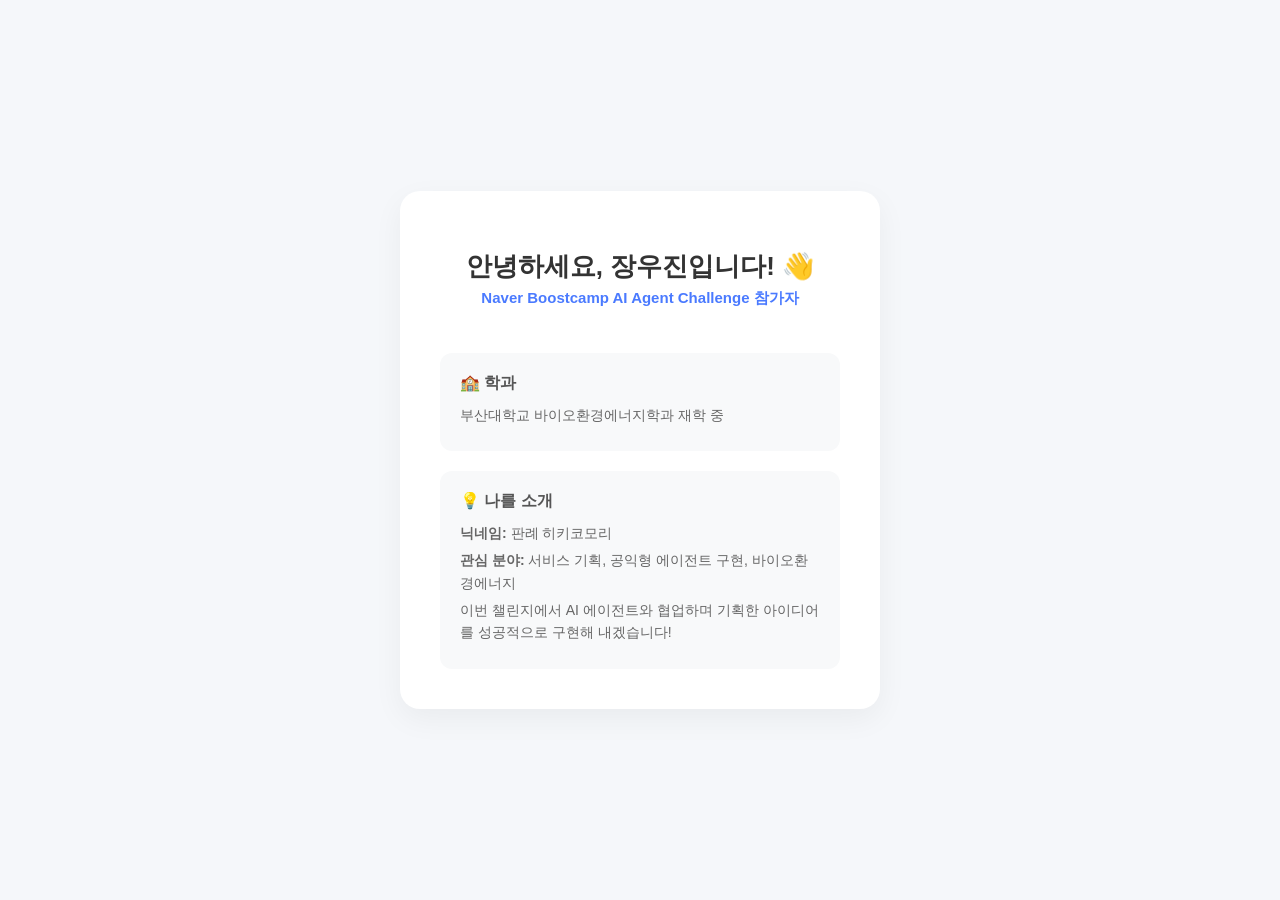
==== index.html @ 95ad5b04 "진짜 완성본 코드 추가" ====
<!DOCTYPE html>
<html lang="ko">
<head>
    <meta charset="UTF-8">
    <meta name="viewport" content="width=device-width, initial-scale=1.0">
    <title>장우진의 자기소개 페이지</title>
    <style>
        body {
            font-family: 'Malgun Gothic', sans-serif;
            background-color: #f5f7fa;
            display: flex;
            justify-content: center;
            align-items: center;
            height: 100vh;
            margin: 0;
        }
        .card {
            background: white;
            padding: 40px;
            border-radius: 20px;
            box-shadow: 0 10px 30px rgba(0,0,0,0.05);
            text-align: center;
            max-width: 400px;
            width: 100%;
        }
        h1 {
            font-size: 26px;
            color: #333;
            margin-bottom: 5px;
        }
        .badge {
            color: #4a7aff;
            font-weight: bold;
            font-size: 15px;
            margin-bottom: 25px;
            display: inline-block;
        }
        .section {
            background: #f8f9fa;
            padding: 20px;
            border-radius: 12px;
            text-align: left;
            margin-top: 20px;
        }
        .section h3 {
            margin-top: 0;
            margin-bottom: 10px;
            color: #555;
            font-size: 16px;
            display: flex;
            align-items: center;
        }
        .section p {
            margin: 5px 0;
            color: #666;
            font-size: 14px;
            line-height: 1.6;
        }
    </style>
</head>
<body>
    <div class="card">
        <h1>안녕하세요, 장우진입니다! 👋</h1>
        <div class="badge">Naver Boostcamp AI Agent Challenge 참가자</div>
        
        <div class="section">
            <h3>🏫 학과</h3>
            <p>부산대학교 바이오환경에너지학과 재학 중</p>
        </div>

        <div class="section">
            <h3>💡 나를 소개</h3>
            <p><strong>닉네임:</strong> 판례 히키코모리</p>
            <p><strong>관심 분야:</strong> 서비스 기획, 공익형 에이전트 구현, 바이오환경에너지</p>
            <p>이번 챌린지에서 AI 에이전트와 협업하며 기획한 아이디어를 성공적으로 구현해 내겠습니다!</p>
        </div>
    </div>
</body>
</html>
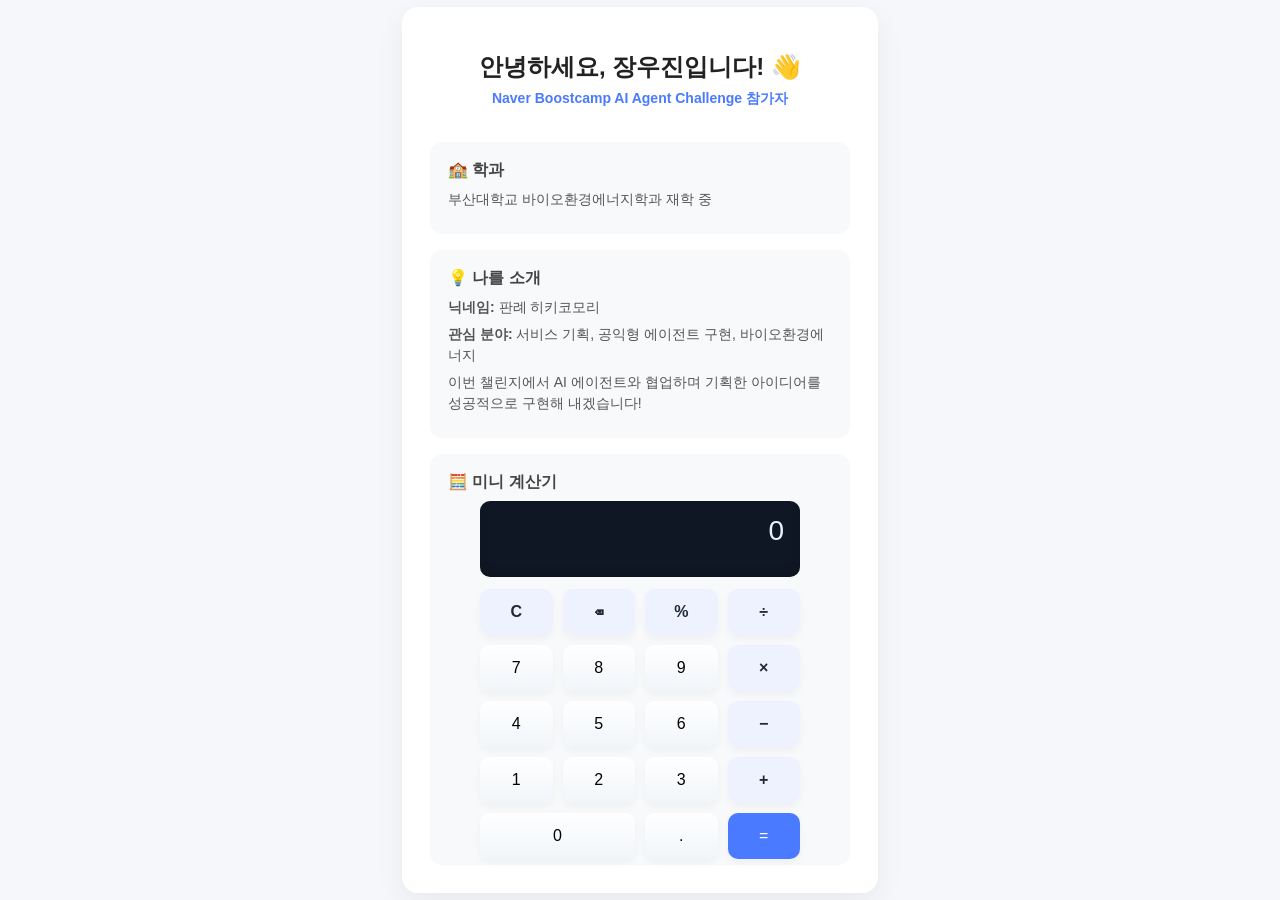
==== commit 43a82e2f: "pull_request_template 및 계산기 파일 추가/수정" ====
--- a/index.html
+++ b/index.html
@@ -4,59 +4,7 @@
     <meta charset="UTF-8">
     <meta name="viewport" content="width=device-width, initial-scale=1.0">
     <title>장우진의 자기소개 페이지</title>
-    <style>
-        body {
-            font-family: 'Malgun Gothic', sans-serif;
-            background-color: #f5f7fa;
-            display: flex;
-            justify-content: center;
-            align-items: center;
-            height: 100vh;
-            margin: 0;
-        }
-        .card {
-            background: white;
-            padding: 40px;
-            border-radius: 20px;
-            box-shadow: 0 10px 30px rgba(0,0,0,0.05);
-            text-align: center;
-            max-width: 400px;
-            width: 100%;
-        }
-        h1 {
-            font-size: 26px;
-            color: #333;
-            margin-bottom: 5px;
-        }
-        .badge {
-            color: #4a7aff;
-            font-weight: bold;
-            font-size: 15px;
-            margin-bottom: 25px;
-            display: inline-block;
-        }
-        .section {
-            background: #f8f9fa;
-            padding: 20px;
-            border-radius: 12px;
-            text-align: left;
-            margin-top: 20px;
-        }
-        .section h3 {
-            margin-top: 0;
-            margin-bottom: 10px;
-            color: #555;
-            font-size: 16px;
-            display: flex;
-            align-items: center;
-        }
-        .section p {
-            margin: 5px 0;
-            color: #666;
-            font-size: 14px;
-            line-height: 1.6;
-        }
-    </style>
+    <link rel="stylesheet" href="style.css">
 </head>
 <body>
     <div class="card">
@@ -74,6 +22,39 @@
             <p><strong>관심 분야:</strong> 서비스 기획, 공익형 에이전트 구현, 바이오환경에너지</p>
             <p>이번 챌린지에서 AI 에이전트와 협업하며 기획한 아이디어를 성공적으로 구현해 내겠습니다!</p>
         </div>
+
+        <div class="section calculator-section">
+            <h3>🧮 미니 계산기</h3>
+            <div class="calculator" id="calculator">
+                <div class="display" id="display">0</div>
+                <div class="keys">
+                    <button class="key key-operator" data-action="clear">C</button>
+                    <button class="key key-operator" data-action="back">⌫</button>
+                    <button class="key key-operator" data-action="percent">%</button>
+                    <button class="key key-operator" data-action="divide">÷</button>
+
+                    <button class="key">7</button>
+                    <button class="key">8</button>
+                    <button class="key">9</button>
+                    <button class="key key-operator" data-action="multiply">×</button>
+
+                    <button class="key">4</button>
+                    <button class="key">5</button>
+                    <button class="key">6</button>
+                    <button class="key key-operator" data-action="subtract">−</button>
+
+                    <button class="key">1</button>
+                    <button class="key">2</button>
+                    <button class="key">3</button>
+                    <button class="key key-operator" data-action="add">+</button>
+
+                    <button class="key zero">0</button>
+                    <button class="key">.</button>
+                    <button class="key key-equals" data-action="equals">=</button>
+                </div>
+            </div>
+        </div>
     </div>
+    <script src="script.js"></script>
 </body>
 </html>
--- a/style.css
+++ b/style.css
@@ -0,0 +1,93 @@
+/* Global layout */
+body {
+    font-family: 'Malgun Gothic', sans-serif;
+    background-color: #f5f7fa;
+    display: flex;
+    justify-content: center;
+    align-items: center;
+    height: 100vh;
+    margin: 0;
+}
+.card {
+    background: white;
+    padding: 28px;
+    border-radius: 16px;
+    box-shadow: 0 10px 30px rgba(0,0,0,0.06);
+    text-align: center;
+    max-width: 420px;
+    width: 100%;
+}
+h1 {
+    font-size: 24px;
+    color: #222;
+    margin-bottom: 6px;
+}
+.badge {
+    color: #4a7aff;
+    font-weight: 700;
+    font-size: 14px;
+    margin-bottom: 18px;
+    display: inline-block;
+}
+.section {
+    background: #f8f9fa;
+    padding: 18px;
+    border-radius: 12px;
+    text-align: left;
+    margin-top: 16px;
+}
+.section h3 {
+    margin-top: 0;
+    margin-bottom: 8px;
+    color: #444;
+    font-size: 16px;
+}
+.section p {
+    margin: 6px 0;
+    color: #555;
+    font-size: 14px;
+    line-height: 1.5;
+}
+
+/* Calculator styles */
+.calculator {
+    max-width: 320px;
+    margin: 8px auto 0;
+}
+.display {
+    background: #0f1724;
+    color: #e6f0ff;
+    font-size: 28px;
+    text-align: right;
+    padding: 14px 16px;
+    border-radius: 10px;
+    box-shadow: inset 0 -4px 8px rgba(0,0,0,0.08);
+    min-height: 48px;
+    overflow: hidden;
+    white-space: nowrap;
+}
+.keys {
+    display: grid;
+    grid-template-columns: repeat(4, 1fr);
+    gap: 10px;
+    margin-top: 12px;
+}
+.key {
+    background: linear-gradient(180deg,#ffffff,#f1f5f9);
+    border: none;
+    padding: 14px 10px;
+    border-radius: 10px;
+    font-size: 16px;
+    cursor: pointer;
+    box-shadow: 0 4px 8px rgba(16,24,40,0.04);
+}
+.key:active { transform: translateY(1px); }
+.key-operator { background: #eef2ff; color: #1f2937; font-weight: 600; }
+.key-equals { background: #4a7aff; color: white; grid-column: span 1; }
+.zero { grid-column: span 2; }
+.calculator-section { padding-bottom: 6px; }
+
+@media (max-width:420px) {
+    .card { padding: 18px; }
+    .display { font-size: 22px; }
+}
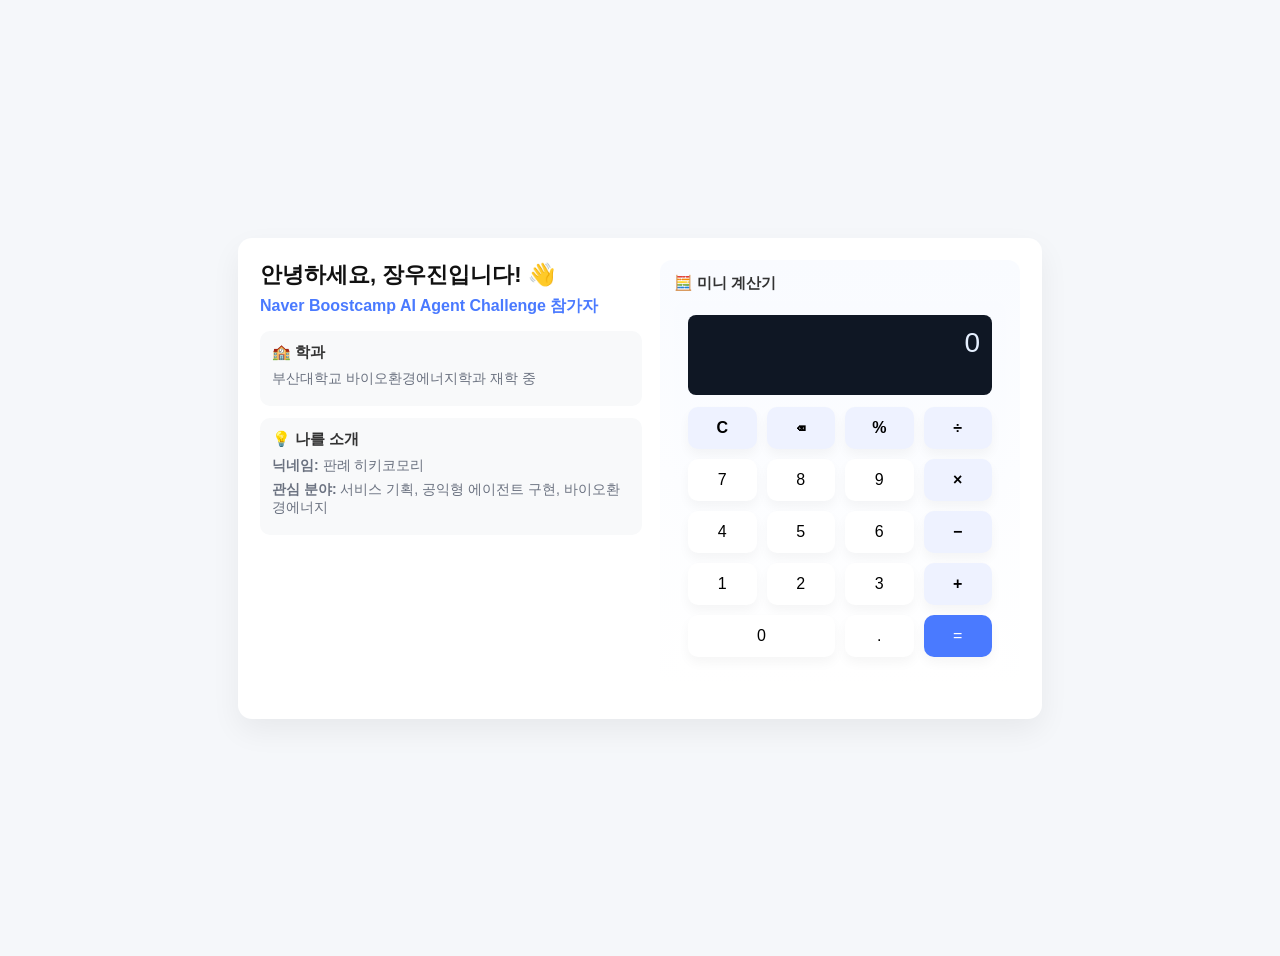
==== commit 270498de: "feat: 일반 및 공학용 계산기 추가" ====
--- a/index.html
+++ b/index.html
@@ -3,58 +3,122 @@
 <head>
     <meta charset="UTF-8">
     <meta name="viewport" content="width=device-width, initial-scale=1.0">
-    <title>장우진의 자기소개 페이지</title>
-    <link rel="stylesheet" href="style.css">
+    <title>자기소개 + 미니 계산기</title>
+    <style>
+        :root{--bg:#f5f7fa;--card:#fff;--accent:#4a7aff;--muted:#6b7280}
+        html,body{height:100%;margin:0;font-family:Malgun Gothic, Apple SD Gothic Neo, sans-serif;background:var(--bg)}
+        .wrap{min-height:100%;display:flex;align-items:center;justify-content:center;padding:28px}
+        .card{width:100%;max-width:760px;background:var(--card);border-radius:14px;box-shadow:0 12px 30px rgba(2,6,23,0.06);padding:22px;display:grid;grid-template-columns:1fr 360px;gap:18px}
+        .left h1{margin:0 0 6px;font-size:22px;color:#111}
+        .badge{color:var(--accent);font-weight:700;margin-bottom:14px;display:inline-block}
+        .section{background:#f8f9fa;padding:12px;border-radius:10px;margin-bottom:12px}
+        .section h3{margin:0 0 8px;font-size:15px;color:#333}
+        .section p{margin:6px 0;color:var(--muted);font-size:14px}
+
+        /* Calculator */
+        .calculator{background:linear-gradient(180deg,#f9fbff,#fff);padding:14px;border-radius:12px}
+        .display{background:#0f1724;color:#e6f0ff;padding:12px;border-radius:8px;text-align:right;font-size:28px;min-height:56px;overflow:hidden}
+        .keys{display:grid;grid-template-columns:repeat(4,1fr);gap:10px;margin-top:12px}
+        .key{padding:12px;border-radius:10px;border:0;background:#fff;box-shadow:0 6px 12px rgba(2,6,23,0.04);font-size:16px;cursor:pointer}
+        .key-operator{background:#eef2ff;font-weight:600}
+        .key-equals{background:var(--accent);color:#fff}
+        .zero{grid-column:span 2}
+
+        @media(max-width:820px){.card{grid-template-columns:1fr;max-width:520px}.calculator{margin-top:6px}}
+    </style>
 </head>
 <body>
-    <div class="card">
-        <h1>안녕하세요, 장우진입니다! 👋</h1>
-        <div class="badge">Naver Boostcamp AI Agent Challenge 참가자</div>
-        
-        <div class="section">
-            <h3>🏫 학과</h3>
-            <p>부산대학교 바이오환경에너지학과 재학 중</p>
-        </div>
+    <div class="wrap">
+        <div class="card">
+            <div class="left">
+                <h1>안녕하세요, 장우진입니다! 👋</h1>
+                <div class="badge">Naver Boostcamp AI Agent Challenge 참가자</div>
 
-        <div class="section">
-            <h3>💡 나를 소개</h3>
-            <p><strong>닉네임:</strong> 판례 히키코모리</p>
-            <p><strong>관심 분야:</strong> 서비스 기획, 공익형 에이전트 구현, 바이오환경에너지</p>
-            <p>이번 챌린지에서 AI 에이전트와 협업하며 기획한 아이디어를 성공적으로 구현해 내겠습니다!</p>
-        </div>
+                <div class="section">
+                    <h3>🏫 학과</h3>
+                    <p>부산대학교 바이오환경에너지학과 재학 중</p>
+                </div>
 
-        <div class="section calculator-section">
-            <h3>🧮 미니 계산기</h3>
-            <div class="calculator" id="calculator">
-                <div class="display" id="display">0</div>
-                <div class="keys">
-                    <button class="key key-operator" data-action="clear">C</button>
-                    <button class="key key-operator" data-action="back">⌫</button>
-                    <button class="key key-operator" data-action="percent">%</button>
-                    <button class="key key-operator" data-action="divide">÷</button>
-
-                    <button class="key">7</button>
-                    <button class="key">8</button>
-                    <button class="key">9</button>
-                    <button class="key key-operator" data-action="multiply">×</button>
-
-                    <button class="key">4</button>
-                    <button class="key">5</button>
-                    <button class="key">6</button>
-                    <button class="key key-operator" data-action="subtract">−</button>
-
-                    <button class="key">1</button>
-                    <button class="key">2</button>
-                    <button class="key">3</button>
-                    <button class="key key-operator" data-action="add">+</button>
-
-                    <button class="key zero">0</button>
-                    <button class="key">.</button>
-                    <button class="key key-equals" data-action="equals">=</button>
+                <div class="section">
+                    <h3>💡 나를 소개</h3>
+                    <p><strong>닉네임:</strong> 판례 히키코모리</p>
+                    <p><strong>관심 분야:</strong> 서비스 기획, 공익형 에이전트 구현, 바이오환경에너지</p>
                 </div>
             </div>
+
+            <aside>
+                <div class="section calculator">
+                    <h3>🧮 미니 계산기</h3>
+                    <div class="calculator" id="calc">
+                        <div class="display" id="display">0</div>
+                        <div class="keys" aria-hidden="false">
+                            <button class="key key-operator" data-action="clear">C</button>
+                            <button class="key key-operator" data-action="back">⌫</button>
+                            <button class="key key-operator" data-action="percent">%</button>
+                            <button class="key key-operator" data-action="divide">÷</button>
+
+                            <button class="key">7</button>
+                            <button class="key">8</button>
+                            <button class="key">9</button>
+                            <button class="key key-operator" data-action="multiply">×</button>
+
+                            <button class="key">4</button>
+                            <button class="key">5</button>
+                            <button class="key">6</button>
+                            <button class="key key-operator" data-action="subtract">−</button>
+
+                            <button class="key">1</button>
+                            <button class="key">2</button>
+                            <button class="key">3</button>
+                            <button class="key key-operator" data-action="add">+</button>
+
+                            <button class="key zero">0</button>
+                            <button class="key">.</button>
+                            <button class="key key-equals" data-action="equals">=</button>
+                        </div>
+                    </div>
+                </div>
+            </aside>
         </div>
     </div>
-    <script src="script.js"></script>
+
+    <script>
+    (function(){
+        const display = document.getElementById('display');
+        const keys = document.querySelector('.keys');
+        let expr = '';
+
+        function update(){ display.textContent = expr || '0'; }
+
+        function sanitize(s){ return s.replace(/[×]/g,'*').replace(/[÷]/g,'/').replace(/[−]/g,'-').replace(/[^0-9+\-*/().%]/g,''); }
+
+        function compute(){
+            try{ const res = eval(sanitize(expr)); expr = String(res); }
+            catch(e){ expr = 'Error' }
+            update();
+        }
+
+        keys.addEventListener('click', e=>{
+            const btn = e.target.closest('button'); if(!btn) return;
+            const action = btn.dataset.action; const v = btn.textContent.trim();
+            if(action==='clear'){ expr=''; update(); return }
+            if(action==='back'){ expr=expr.slice(0,-1); update(); return }
+            if(action==='percent'){ try{ expr = String((parseFloat(expr||'0')/100)); }catch{expr=''} update(); return }
+            if(action==='equals'){ compute(); return }
+            expr += v; update();
+        });
+
+        window.addEventListener('keydown', e=>{
+            if((/^[0-9]$/).test(e.key) || '+-*/().'.includes(e.key)){
+                expr += e.key; update(); e.preventDefault(); return;
+            }
+            if(e.key==='Enter' || e.key==='='){ compute(); e.preventDefault(); return }
+            if(e.key==='Backspace'){ expr=expr.slice(0,-1); update(); e.preventDefault(); return }
+            if(e.key==='Escape'){ expr=''; update(); e.preventDefault(); }
+        });
+
+        update();
+    })();
+    </script>
 </body>
 </html>
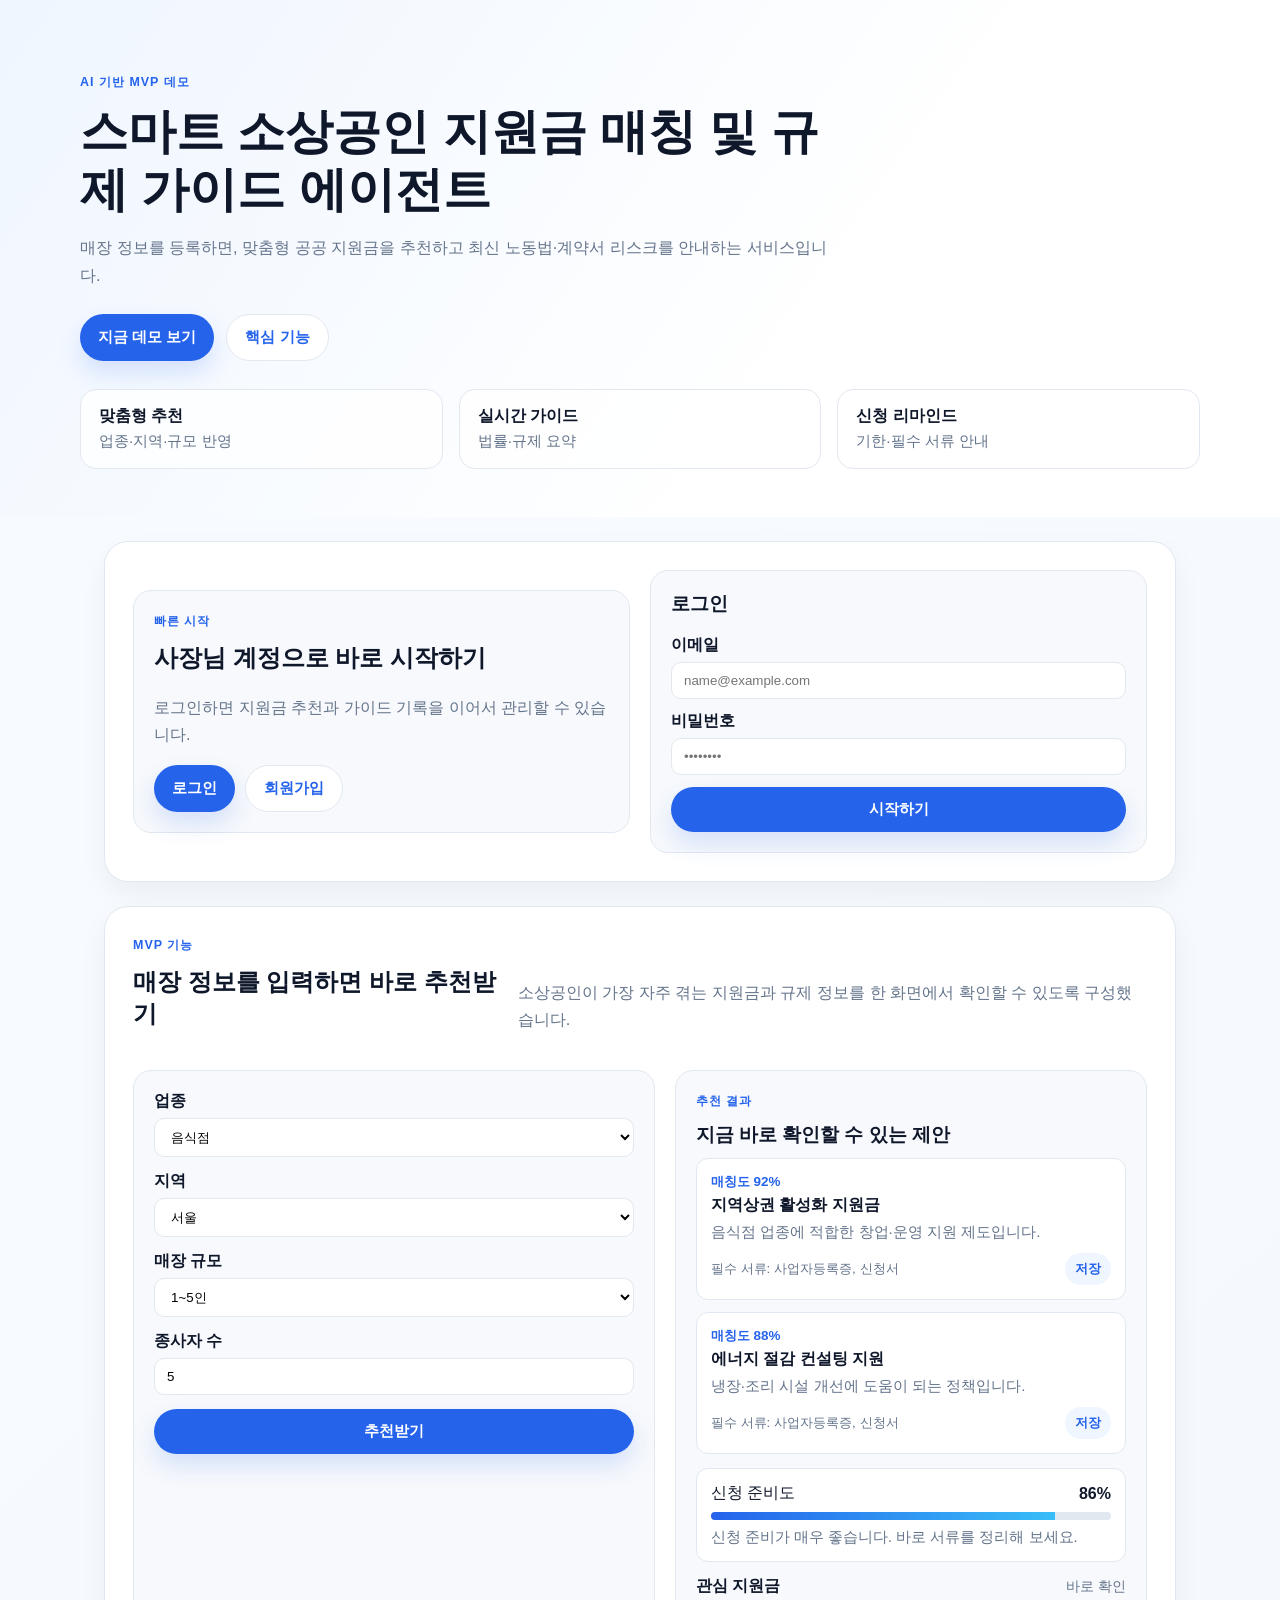
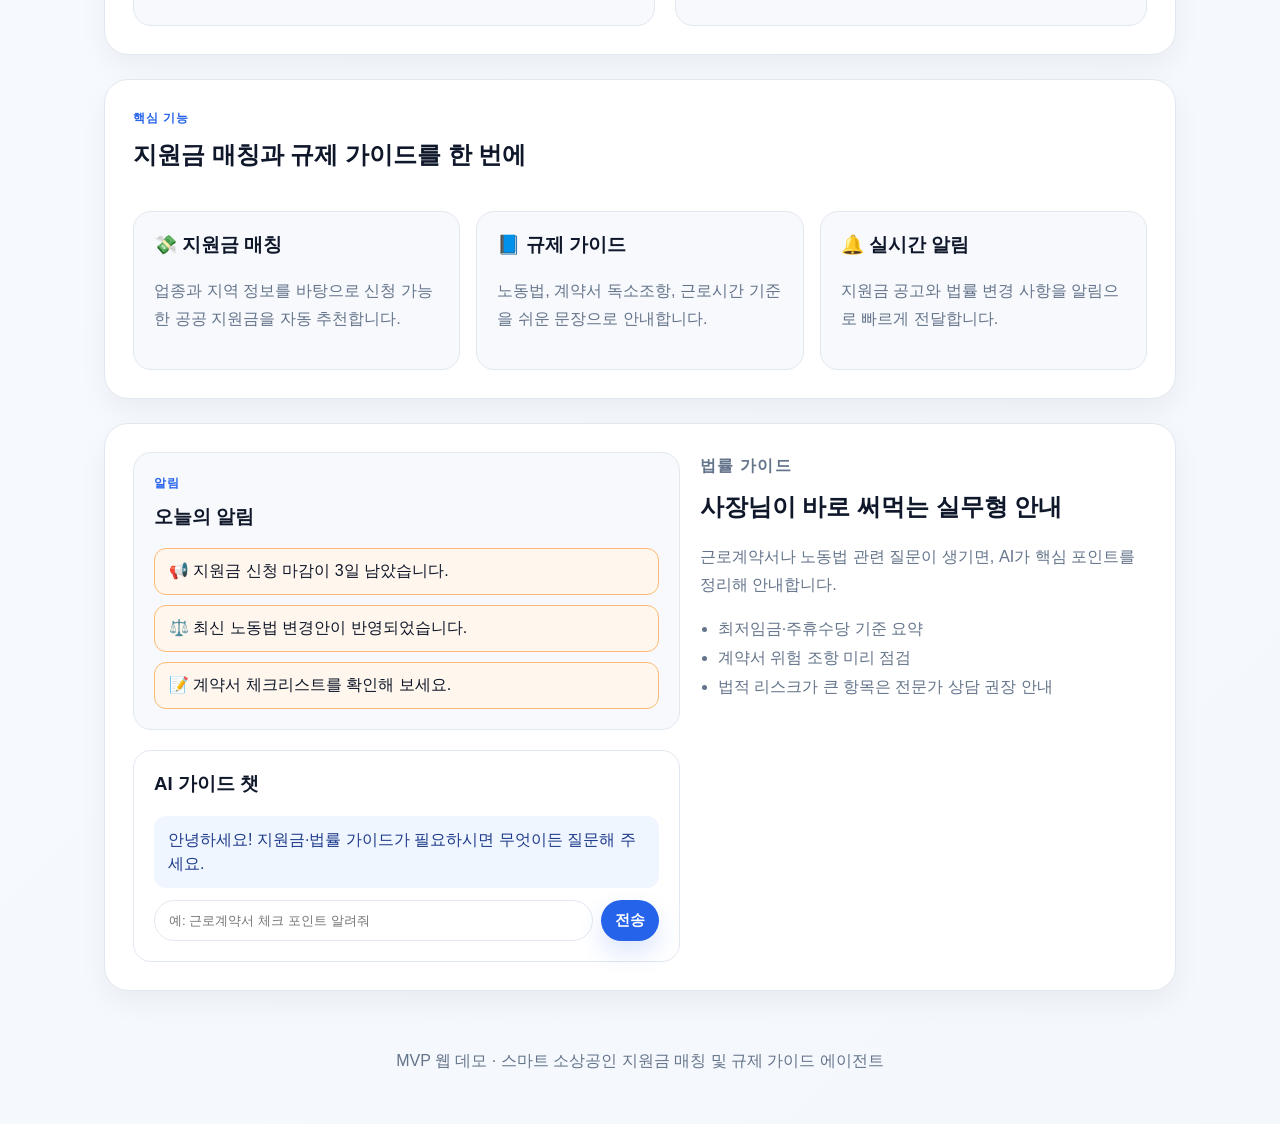
==== commit 4a4fd06c: "docs: README에 기획서 바로가기 링크 추가" ====
--- a/index.html
+++ b/index.html
@@ -3,122 +3,184 @@
 <head>
     <meta charset="UTF-8">
     <meta name="viewport" content="width=device-width, initial-scale=1.0">
-    <title>자기소개 + 미니 계산기</title>
-    <style>
-        :root{--bg:#f5f7fa;--card:#fff;--accent:#4a7aff;--muted:#6b7280}
-        html,body{height:100%;margin:0;font-family:Malgun Gothic, Apple SD Gothic Neo, sans-serif;background:var(--bg)}
-        .wrap{min-height:100%;display:flex;align-items:center;justify-content:center;padding:28px}
-        .card{width:100%;max-width:760px;background:var(--card);border-radius:14px;box-shadow:0 12px 30px rgba(2,6,23,0.06);padding:22px;display:grid;grid-template-columns:1fr 360px;gap:18px}
-        .left h1{margin:0 0 6px;font-size:22px;color:#111}
-        .badge{color:var(--accent);font-weight:700;margin-bottom:14px;display:inline-block}
-        .section{background:#f8f9fa;padding:12px;border-radius:10px;margin-bottom:12px}
-        .section h3{margin:0 0 8px;font-size:15px;color:#333}
-        .section p{margin:6px 0;color:var(--muted);font-size:14px}
-
-        /* Calculator */
-        .calculator{background:linear-gradient(180deg,#f9fbff,#fff);padding:14px;border-radius:12px}
-        .display{background:#0f1724;color:#e6f0ff;padding:12px;border-radius:8px;text-align:right;font-size:28px;min-height:56px;overflow:hidden}
-        .keys{display:grid;grid-template-columns:repeat(4,1fr);gap:10px;margin-top:12px}
-        .key{padding:12px;border-radius:10px;border:0;background:#fff;box-shadow:0 6px 12px rgba(2,6,23,0.04);font-size:16px;cursor:pointer}
-        .key-operator{background:#eef2ff;font-weight:600}
-        .key-equals{background:var(--accent);color:#fff}
-        .zero{grid-column:span 2}
-
-        @media(max-width:820px){.card{grid-template-columns:1fr;max-width:520px}.calculator{margin-top:6px}}
-    </style>
+    <title>스마트 소상공인 지원금 매칭 MVP</title>
+    <link rel="stylesheet" href="style.css">
 </head>
 <body>
-    <div class="wrap">
-        <div class="card">
-            <div class="left">
-                <h1>안녕하세요, 장우진입니다! 👋</h1>
-                <div class="badge">Naver Boostcamp AI Agent Challenge 참가자</div>
+    <header class="hero">
+        <div class="hero-content">
+            <p class="eyebrow">AI 기반 MVP 데모</p>
+            <h1>스마트 소상공인 지원금 매칭 및 규제 가이드 에이전트</h1>
+            <p class="hero-text">매장 정보를 등록하면, 맞춤형 공공 지원금을 추천하고 최신 노동법·계약서 리스크를 안내하는 서비스입니다.</p>
+            <div class="hero-actions">
+                <button class="btn btn-primary" id="scroll-demo">지금 데모 보기</button>
+                <a class="btn btn-secondary" href="#features">핵심 기능</a>
+            </div>
+            <ul class="hero-stats">
+                <li><strong>맞춤형 추천</strong><span>업종·지역·규모 반영</span></li>
+                <li><strong>실시간 가이드</strong><span>법률·규제 요약</span></li>
+                <li><strong>신청 리마인드</strong><span>기한·필수 서류 안내</span></li>
+            </ul>
+        </div>
+    </header>
 
-                <div class="section">
-                    <h3>🏫 학과</h3>
-                    <p>부산대학교 바이오환경에너지학과 재학 중</p>
-                </div>
-
-                <div class="section">
-                    <h3>💡 나를 소개</h3>
-                    <p><strong>닉네임:</strong> 판례 히키코모리</p>
-                    <p><strong>관심 분야:</strong> 서비스 기획, 공익형 에이전트 구현, 바이오환경에너지</p>
+    <main>
+        <section class="panel auth-panel">
+            <div class="auth-card">
+                <p class="section-label">빠른 시작</p>
+                <h2>사장님 계정으로 바로 시작하기</h2>
+                <p class="panel-copy">로그인하면 지원금 추천과 가이드 기록을 이어서 관리할 수 있습니다.</p>
+                <div class="auth-actions">
+                    <button class="btn btn-primary" id="show-login">로그인</button>
+                    <button class="btn btn-secondary" id="show-signup">회원가입</button>
                 </div>
             </div>
+            <div class="auth-card auth-form-card" id="auth-card">
+                <h3 id="auth-title">로그인</h3>
+                <form id="auth-form">
+                    <label>이메일
+                        <input type="email" placeholder="name@example.com" required>
+                    </label>
+                    <label>비밀번호
+                        <input type="password" placeholder="••••••••" required>
+                    </label>
+                    <button class="btn btn-primary full" type="submit">시작하기</button>
+                </form>
+            </div>
+        </section>
 
-            <aside>
-                <div class="section calculator">
-                    <h3>🧮 미니 계산기</h3>
-                    <div class="calculator" id="calc">
-                        <div class="display" id="display">0</div>
-                        <div class="keys" aria-hidden="false">
-                            <button class="key key-operator" data-action="clear">C</button>
-                            <button class="key key-operator" data-action="back">⌫</button>
-                            <button class="key key-operator" data-action="percent">%</button>
-                            <button class="key key-operator" data-action="divide">÷</button>
+        <section class="panel" id="demo">
+            <div class="panel-heading">
+                <div>
+                    <p class="section-label">MVP 기능</p>
+                    <h2>매장 정보를 입력하면 바로 추천받기</h2>
+                </div>
+                <p class="panel-copy">소상공인이 가장 자주 겪는 지원금과 규제 정보를 한 화면에서 확인할 수 있도록 구성했습니다.</p>
+            </div>
 
-                            <button class="key">7</button>
-                            <button class="key">8</button>
-                            <button class="key">9</button>
-                            <button class="key key-operator" data-action="multiply">×</button>
+            <div class="demo-grid">
+                <form id="mvp-form" class="card form-card">
+                    <label>
+                        업종
+                        <select id="industry">
+                            <option value="restaurant">음식점</option>
+                            <option value="beauty">미용실</option>
+                            <option value="cafe">카페</option>
+                            <option value="retail">소매점</option>
+                        </select>
+                    </label>
+                    <label>
+                        지역
+                        <select id="region">
+                            <option value="seoul">서울</option>
+                            <option value="busan">부산</option>
+                            <option value="daegu">대구</option>
+                            <option value="incheon">인천</option>
+                        </select>
+                    </label>
+                    <label>
+                        매장 규모
+                        <select id="size">
+                            <option value="small">1~5인</option>
+                            <option value="medium">6~10인</option>
+                            <option value="large">11인 이상</option>
+                        </select>
+                    </label>
+                    <label>
+                        종사자 수
+                        <input id="employees" type="number" min="1" max="50" value="5">
+                    </label>
+                    <button type="submit" class="btn btn-primary full">추천받기</button>
+                </form>
 
-                            <button class="key">4</button>
-                            <button class="key">5</button>
-                            <button class="key">6</button>
-                            <button class="key key-operator" data-action="subtract">−</button>
-
-                            <button class="key">1</button>
-                            <button class="key">2</button>
-                            <button class="key">3</button>
-                            <button class="key key-operator" data-action="add">+</button>
-
-                            <button class="key zero">0</button>
-                            <button class="key">.</button>
-                            <button class="key key-equals" data-action="equals">=</button>
+                <div class="card result-card">
+                    <div class="result-header">
+                        <p class="section-label">추천 결과</p>
+                        <h3>지금 바로 확인할 수 있는 제안</h3>
+                    </div>
+                    <div id="recommendation-list" class="recommendation-list"></div>
+                    <div class="summary-panel">
+                        <div class="summary-row">
+                            <span>신청 준비도</span>
+                            <strong id="readiness-score">0%</strong>
                         </div>
+                        <div class="progress-bar">
+                            <div id="readiness-fill"></div>
+                        </div>
+                        <p id="readiness-text" class="summary-text"></p>
+                    </div>
+                    <div class="saved-panel">
+                        <div class="saved-header">
+                            <h4>관심 지원금</h4>
+                            <span>바로 확인</span>
+                        </div>
+                        <div id="saved-list" class="saved-list"></div>
                     </div>
                 </div>
-            </aside>
-        </div>
-    </div>
+            </div>
+        </section>
 
-    <script>
-    (function(){
-        const display = document.getElementById('display');
-        const keys = document.querySelector('.keys');
-        let expr = '';
+        <section class="panel" id="features">
+            <div class="panel-heading">
+                <div>
+                    <p class="section-label">핵심 기능</p>
+                    <h2>지원금 매칭과 규제 가이드를 한 번에</h2>
+                </div>
+            </div>
+            <div class="feature-grid">
+                <article class="card feature-card">
+                    <h3>💸 지원금 매칭</h3>
+                    <p>업종과 지역 정보를 바탕으로 신청 가능한 공공 지원금을 자동 추천합니다.</p>
+                </article>
+                <article class="card feature-card">
+                    <h3>📘 규제 가이드</h3>
+                    <p>노동법, 계약서 독소조항, 근로시간 기준을 쉬운 문장으로 안내합니다.</p>
+                </article>
+                <article class="card feature-card">
+                    <h3>🔔 실시간 알림</h3>
+                    <p>지원금 공고와 법률 변경 사항을 알림으로 빠르게 전달합니다.</p>
+                </article>
+            </div>
+        </section>
 
-        function update(){ display.textContent = expr || '0'; }
+        <section class="panel guide-panel">
+            <div class="card">
+                <p class="section-label">알림</p>
+                <h3>오늘의 알림</h3>
+                <div class="notification-list">
+                    <div class="notification-item">📢 지원금 신청 마감이 3일 남았습니다.</div>
+                    <div class="notification-item">⚖️ 최신 노동법 변경안이 반영되었습니다.</div>
+                    <div class="notification-item">📝 계약서 체크리스트를 확인해 보세요.</div>
+                </div>
+            </div>
+            <div class="guide-copy">
+                <p class="section-label">법률 가이드</p>
+                <h2>사장님이 바로 써먹는 실무형 안내</h2>
+                <p>근로계약서나 노동법 관련 질문이 생기면, AI가 핵심 포인트를 정리해 안내합니다.</p>
+                <ul class="check-list">
+                    <li>최저임금·주휴수당 기준 요약</li>
+                    <li>계약서 위험 조항 미리 점검</li>
+                    <li>법적 리스크가 큰 항목은 전문가 상담 권장 안내</li>
+                </ul>
+            </div>
 
-        function sanitize(s){ return s.replace(/[×]/g,'*').replace(/[÷]/g,'/').replace(/[−]/g,'-').replace(/[^0-9+\-*/().%]/g,''); }
+            <div class="card chat-card">
+                <h3>AI 가이드 챗</h3>
+                <div id="chat-messages" class="chat-messages">
+                    <div class="chat-item bot">안녕하세요! 지원금·법률 가이드가 필요하시면 무엇이든 질문해 주세요.</div>
+                </div>
+                <form id="chat-form" class="chat-form">
+                    <input id="chat-input" type="text" placeholder="예: 근로계약서 체크 포인트 알려줘" autocomplete="off">
+                    <button type="submit" class="btn btn-primary">전송</button>
+                </form>
+            </div>
+        </section>
+    </main>
 
-        function compute(){
-            try{ const res = eval(sanitize(expr)); expr = String(res); }
-            catch(e){ expr = 'Error' }
-            update();
-        }
+    <footer>
+        <p>MVP 웹 데모 · 스마트 소상공인 지원금 매칭 및 규제 가이드 에이전트</p>
+    </footer>
 
-        keys.addEventListener('click', e=>{
-            const btn = e.target.closest('button'); if(!btn) return;
-            const action = btn.dataset.action; const v = btn.textContent.trim();
-            if(action==='clear'){ expr=''; update(); return }
-            if(action==='back'){ expr=expr.slice(0,-1); update(); return }
-            if(action==='percent'){ try{ expr = String((parseFloat(expr||'0')/100)); }catch{expr=''} update(); return }
-            if(action==='equals'){ compute(); return }
-            expr += v; update();
-        });
-
-        window.addEventListener('keydown', e=>{
-            if((/^[0-9]$/).test(e.key) || '+-*/().'.includes(e.key)){
-                expr += e.key; update(); e.preventDefault(); return;
-            }
-            if(e.key==='Enter' || e.key==='='){ compute(); e.preventDefault(); return }
-            if(e.key==='Backspace'){ expr=expr.slice(0,-1); update(); e.preventDefault(); return }
-            if(e.key==='Escape'){ expr=''; update(); e.preventDefault(); }
-        });
-
-        update();
-    })();
-    </script>
+    <script src="script.js"></script>
 </body>
 </html>
--- a/style.css
+++ b/style.css
@@ -0,0 +1,323 @@
+:root {
+    --bg: #f4f7fb;
+    --surface: #ffffff;
+    --surface-soft: #f7f9fc;
+    --accent: #2563eb;
+    --accent-dark: #1d4ed8;
+    --text: #0f172a;
+    --muted: #64748b;
+    --border: #e2e8f0;
+}
+
+* { box-sizing: border-box; }
+body {
+    margin: 0;
+    font-family: 'Malgun Gothic', 'Apple SD Gothic Neo', sans-serif;
+    background: linear-gradient(135deg, #f8fbff 0%, var(--bg) 100%);
+    color: var(--text);
+}
+
+img { max-width: 100%; }
+a { text-decoration: none; }
+
+.hero {
+    padding: 72px 24px 48px;
+    background: linear-gradient(125deg, #eff6ff 0%, #ffffff 65%);
+}
+.hero-content {
+    max-width: 1120px;
+    margin: 0 auto;
+}
+.eyebrow,
+.section-label {
+    display: inline-block;
+    margin: 0 0 12px;
+    color: var(--accent);
+    font-weight: 700;
+    letter-spacing: 0.08em;
+    text-transform: uppercase;
+    font-size: 0.78rem;
+}
+h1, h2, h3, p { margin-top: 0; }
+h1 {
+    font-size: clamp(2rem, 4vw, 3rem);
+    line-height: 1.2;
+    margin-bottom: 16px;
+    max-width: 780px;
+}
+.hero-text, .panel-copy, .guide-copy p, .feature-card p {
+    color: var(--muted);
+    font-size: 1.02rem;
+    line-height: 1.7;
+    max-width: 760px;
+}
+.hero-actions {
+    display: flex;
+    gap: 12px;
+    flex-wrap: wrap;
+    margin: 24px 0 28px;
+}
+.btn {
+    border: none;
+    border-radius: 999px;
+    padding: 12px 18px;
+    font-size: 0.95rem;
+    font-weight: 700;
+    cursor: pointer;
+    transition: transform 0.2s ease, box-shadow 0.2s ease;
+}
+.btn:hover { transform: translateY(-1px); }
+.btn-primary {
+    background: var(--accent);
+    color: #fff;
+    box-shadow: 0 12px 24px rgba(37, 99, 235, 0.16);
+}
+.btn-primary:hover { background: var(--accent-dark); }
+.btn-secondary {
+    background: #fff;
+    color: var(--accent);
+    border: 1px solid var(--border);
+}
+.full { width: 100%; }
+.hero-stats {
+    display: grid;
+    grid-template-columns: repeat(3, minmax(0, 1fr));
+    gap: 16px;
+    padding: 0;
+    list-style: none;
+    margin: 0;
+}
+.hero-stats li {
+    background: rgba(255,255,255,0.8);
+    border: 1px solid var(--border);
+    border-radius: 16px;
+    padding: 16px 18px;
+}
+.hero-stats strong { display: block; margin-bottom: 4px; }
+.hero-stats span { color: var(--muted); font-size: 0.95rem; }
+
+main { max-width: 1120px; margin: 0 auto; padding: 0 24px 48px; }
+.panel {
+    background: var(--surface);
+    border: 1px solid var(--border);
+    border-radius: 24px;
+    padding: 28px;
+    margin-top: 24px;
+    box-shadow: 0 12px 28px rgba(15, 23, 42, 0.05);
+}
+.panel-heading {
+    display: flex;
+    justify-content: space-between;
+    gap: 20px;
+    align-items: end;
+    margin-bottom: 20px;
+}
+.demo-grid {
+    display: grid;
+    grid-template-columns: 1.05fr 0.95fr;
+    gap: 20px;
+}
+.card {
+    background: var(--surface-soft);
+    border: 1px solid var(--border);
+    border-radius: 18px;
+    padding: 20px;
+}
+.form-card label {
+    display: block;
+    margin-bottom: 14px;
+    font-weight: 700;
+    color: var(--text);
+}
+.form-card select,
+.form-card input {
+    width: 100%;
+    margin-top: 6px;
+    padding: 10px 12px;
+    border: 1px solid var(--border);
+    border-radius: 10px;
+    background: #fff;
+}
+.result-card h3 { margin-bottom: 10px; }
+.recommendation-list { display: grid; gap: 12px; }
+.recommendation-item {
+    padding: 14px;
+    border-radius: 12px;
+    background: #fff;
+    border: 1px solid var(--border);
+}
+.recommendation-item h4 { margin: 0 0 6px; font-size: 1rem; }
+.recommendation-item p { margin: 0; color: var(--muted); font-size: 0.95rem; }
+.recommendation-item .meta { font-size: 0.84rem; color: var(--accent); font-weight: 700; margin-bottom: 4px; }
+.recommendation-item .item-footer {
+    display: flex;
+    justify-content: space-between;
+    align-items: center;
+    margin-top: 10px;
+    gap: 8px;
+}
+.recommendation-item .item-footer span {
+    font-size: 0.84rem;
+    color: var(--muted);
+}
+.save-btn {
+    border: none;
+    border-radius: 999px;
+    padding: 7px 10px;
+    background: #eff6ff;
+    color: var(--accent);
+    font-size: 0.82rem;
+    font-weight: 700;
+    cursor: pointer;
+}
+.summary-panel {
+    margin-top: 14px;
+    padding: 14px;
+    border-radius: 12px;
+    background: #fff;
+    border: 1px solid var(--border);
+}
+.summary-row {
+    display: flex;
+    justify-content: space-between;
+    align-items: center;
+    margin-bottom: 8px;
+}
+.progress-bar {
+    width: 100%;
+    height: 8px;
+    background: #e2e8f0;
+    border-radius: 999px;
+    overflow: hidden;
+}
+.progress-bar > div {
+    height: 100%;
+    background: linear-gradient(90deg, var(--accent), #38bdf8);
+    width: 0%;
+    transition: width 0.3s ease;
+}
+.summary-text {
+    margin: 8px 0 0;
+    color: var(--muted);
+    font-size: 0.92rem;
+}
+.saved-panel {
+    margin-top: 14px;
+}
+.saved-header {
+    display: flex;
+    justify-content: space-between;
+    align-items: center;
+    margin-bottom: 8px;
+}
+.saved-header h4 { margin: 0; }
+.saved-header span { font-size: 0.85rem; color: var(--muted); }
+.saved-list { display: grid; gap: 8px; }
+.saved-item {
+    padding: 10px 12px;
+    border-radius: 10px;
+    background: #f8fafc;
+    border: 1px solid var(--border);
+    font-size: 0.92rem;
+}
+.feature-grid {
+    display: grid;
+    grid-template-columns: repeat(3, minmax(0, 1fr));
+    gap: 16px;
+}
+.auth-panel {
+    display: grid;
+    grid-template-columns: 1fr 1fr;
+    gap: 20px;
+    align-items: center;
+}
+.auth-card {
+    background: var(--surface-soft);
+    border: 1px solid var(--border);
+    border-radius: 18px;
+    padding: 20px;
+}
+.auth-actions {
+    display: flex;
+    gap: 10px;
+    flex-wrap: wrap;
+    margin-top: 16px;
+}
+.auth-form-card label {
+    display: block;
+    margin-bottom: 12px;
+    font-weight: 700;
+}
+.auth-form-card input {
+    width: 100%;
+    margin-top: 6px;
+    padding: 10px 12px;
+    border: 1px solid var(--border);
+    border-radius: 10px;
+}
+.guide-panel { display: grid; grid-template-columns: 1.1fr 0.9fr; gap: 20px; }
+.check-list { padding-left: 18px; color: var(--muted); line-height: 1.8; }
+.chat-card { background: #fff; }
+.notification-list { display: grid; gap: 10px; margin-top: 12px; }
+.notification-item {
+    background: #fff7ed;
+    border: 1px solid #fdba74;
+    border-radius: 12px;
+    padding: 12px 14px;
+    color: var(--text);
+}
+.chat-messages {
+    display: flex;
+    flex-direction: column;
+    gap: 10px;
+    margin-bottom: 12px;
+    max-height: 240px;
+    overflow-y: auto;
+}
+.chat-item {
+    padding: 12px 14px;
+    border-radius: 12px;
+    background: var(--surface-soft);
+    color: var(--muted);
+    line-height: 1.5;
+}
+.chat-item.bot { background: #eff6ff; color: #1e3a8a; }
+.chat-item.user { background: #f8fafc; color: var(--text); align-self: flex-end; }
+.chat-form {
+    display: flex;
+    gap: 8px;
+}
+.chat-form input {
+    flex: 1;
+    border: 1px solid var(--border);
+    border-radius: 999px;
+    padding: 10px 14px;
+}
+.chat-form button { padding: 10px 14px; }
+footer {
+    text-align: center;
+    color: var(--muted);
+    padding: 12px 24px 36px;
+}
+
+@media (max-width: 860px) {
+    .demo-grid,
+    .guide-panel,
+    .feature-grid,
+    .auth-panel {
+        grid-template-columns: 1fr;
+    }
+    .hero-stats {
+        grid-template-columns: 1fr;
+    }
+    .panel-heading {
+        flex-direction: column;
+        align-items: start;
+    }
+}
+
+@media (max-width: 560px) {
+    .hero { padding: 54px 16px 36px; }
+    main { padding: 0 16px 36px; }
+    .panel { padding: 20px; }
+}
